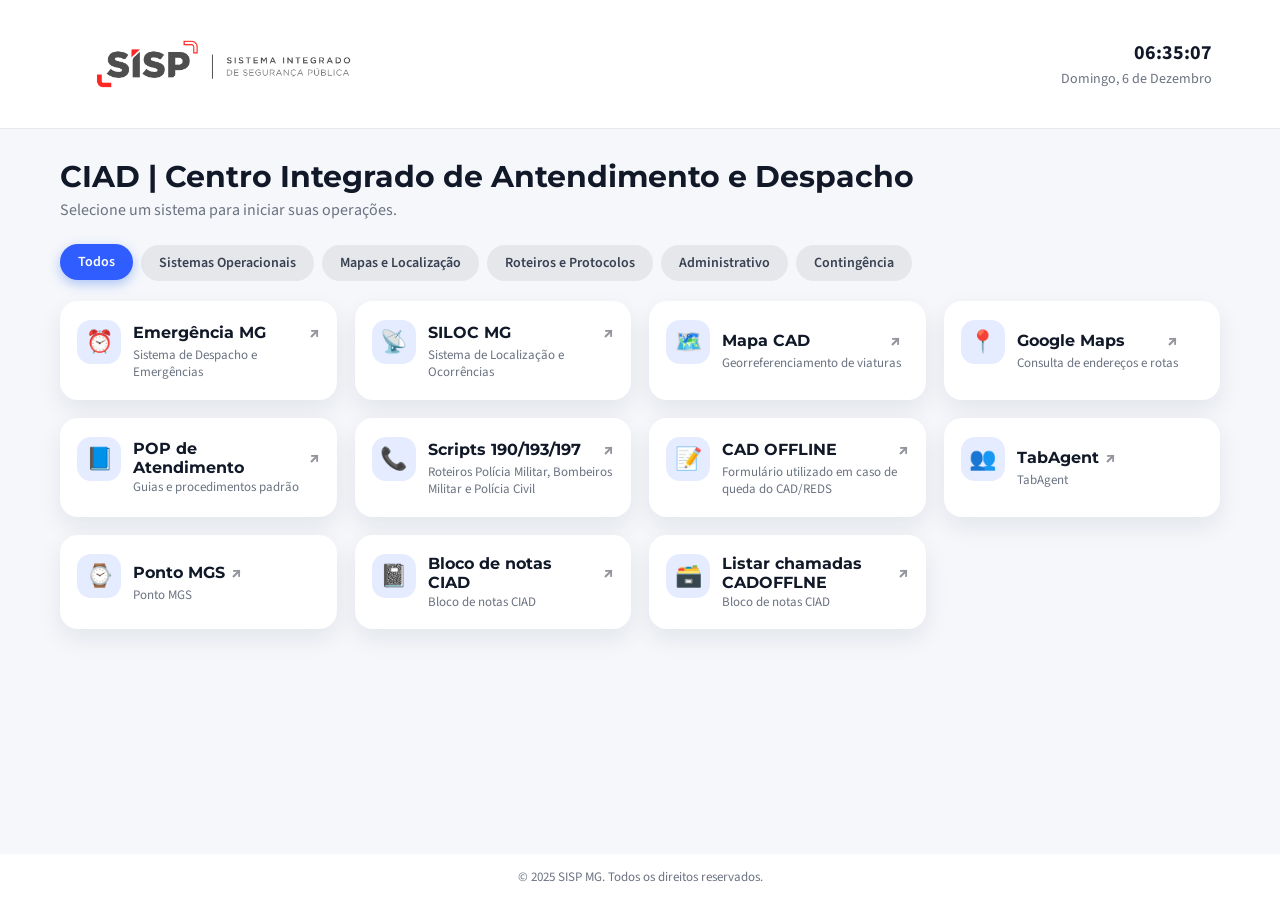
==== index.html @ 1b0be4aa "incial" ====
<!DOCTYPE html>
<html lang="pt-BR">
<head>
  <meta charset="UTF-8" />
  <meta name="viewport" content="width=device-width, initial-scale=1.0" />
  <title>Central de Atendimento - SISP</title>

  <!-- Fontes Institucionais -->
  <link href="https://fonts.googleapis.com/css2?family=Montserrat:wght@500;600;700;800&family=Source+Sans+Pro:wght@400;500;600&display=swap" rel="stylesheet">

  <!-- Estilos -->
  <link rel="stylesheet" href="css\styles.css" />
</head>
<body>
  <div class="page">

    <!-- TOPBAR -->
   <header class="topbar">
  <div class="topbar-inner">

    <!-- Logo SISP -->
   <div class="logo-wrapper">
  <img src="img\sisp-logo.png" alt="Logo SISP" class="logo-sisp-img">
</div>

    <!-- Relógio -->
    <div class="clock-wrapper">
      <div class="clock-time">00:00:00</div>
      <div class="clock-date">---</div>
    </div>

  </div>
</header>

    <!-- CONTEÚDO PRINCIPAL -->
    <main class="main">
      <div class="main-inner">

        <!-- Título -->
        <section class="page-header">
          <h1>CIAD | Centro Integrado de Antendimento e Despacho</h1>
          <p>Selecione um sistema para iniciar suas operações.</p>
        </section>

        <!-- FILTROS -->
        <section class="filters-bar">
          <div class="filters-pills">
            <button class="pill pill-active" type="button" data-filter="todos">Todos</button>
            <button class="pill" type="button" data-filter="sistemas">Sistemas Operacionais</button>
            <button class="pill" type="button" data-filter="mapas">Mapas e Localização</button>
            <button class="pill" type="button" data-filter="roteiros">Roteiros e Protocolos</button>
            <button class="pill" type="button" data-filter="administrativo">Administrativo</button>
            <button class="pill" type="button" data-filter="contingencia">Contingência</button>
          </div>
        </section>

        <!-- GRID DE CARDS -->
        <section class="cards-grid">

          <!-- Linha 1 -->
          <a href="https://emergencia.ca.mg.gov.br/agent" target="_blank" class="card" data-category="sistemas">
            <div class="card-icon"><span>⏰</span></div>
            <div class="card-body">
              <div class="card-header">
                <h3>Emergência MG</h3>
                <span class="card-ext">↗</span>
              </div>
              <p>Sistema de Despacho e Emergências</p>
            </div>
          </a>

          <a href="https://siloc.seguranca.mg.gov.br/login" target="_blank" class="card" data-category="sistemas">
            <div class="card-icon"><span>📡</span></div>
            <div class="card-body">
              <div class="card-header">
                <h3>SILOC MG</h3>
                <span class="card-ext">↗</span>
              </div>
              <p>Sistema de Localização e Ocorrências</p>
            </div>
          </a>

          <a href="https://geosite.policiamilitar.mg.gov.br/mapacad/main.jsp" class="card" data-category="mapas">
            <div class="card-icon"><span>🗺️</span></div>
            <div class="card-body">
              <div class="card-header">
                <h3>Mapa CAD</h3>
                <span class="card-ext">↗</span>
              </div>
              <p>Georreferenciamento de viaturas</p>
            </div>
          </a>

          <a href="https://www.google.com/maps" target="_blank" class="card" data-category="mapas">
            <div class="card-icon"><span>📍</span></div>
            <div class="card-body">
              <div class="card-header">
                <h3>Google Maps</h3>
                <span class="card-ext">↗</span>
              </div>
              <p>Consulta de endereços e rotas</p>
            </div>
          </a>

          <!-- Linha 2 -->
          <a href="pages\popciad\POPMENU.html" class="card" data-category="roteiros">
            <div class="card-icon"><span>📘</span></div>
            <div class="card-body">
              <div class="card-header">
                <h3>POP de Atendimento</h3>
                <span class="card-ext">↗</span>
              </div>
              <p>Guias e procedimentos padrão</p>
            </div>
          </a>

          <a href="pages\scripts\paginatridigito.html" class="card" data-category="roteiros">
            <div class="card-icon"><span>📞</span></div>
            <div class="card-body">
              <div class="card-header">
                <h3>Scripts 190/193/197</h3>
                <span class="card-ext">↗</span>
              </div>
              <p>Roteiros Polícia Militar, Bombeiros Militar e Polícia Civil </p>
            </div>
          </a>

        <a href="pages\cadoffline\atendente_seu_formulario_integrado.php" class="card" data-category="contingencia">
            <div class="card-icon"><span>📝</span></div>
            <div class="card-body">
              <div class="card-header">
                <h3>CAD OFFLINE</h3>
                <span class="card-ext">↗</span>
              </div>
              <p>Formulário utilizado em caso de queda do CAD/REDS</p>
            </div>
          </a>

          <a href="http://urapmmg.ca.intra:8080/login" class="card" data-category="contingencia">
            <div class="card-icon"><span>👥</span></div>
            <div class="card-body">
              <div class="card-header">
                <h3>TabAgent</h3>
                <span class="card-ext">↗</span>
              </div>
              <p>TabAgent</p>
            </div>
          </a>

          <!-- Linha 3 -->
        
              <a href="https://rpe.mgs.srv.br/" class="card" data-category="administrativo">
            <div class="card-icon"><span>⌚</span></div>
            <div class="card-body">
              <div class="card-header">
                <h3>Ponto MGS</h3>
                <span class="card-ext">↗</span>
              </div>
              <p>Ponto MGS</p>
            </div>
          </a>


             <a href="pages\notasCIAD\index.html" class="card" data-category="roteiros">
            <div class="card-icon"><span>📓</span></div>
            <div class="card-body">
              <div class="card-header">
                <h3>Bloco de notas CIAD </h3>
                <span class="card-ext">↗</span>
              </div>
              <p>Bloco de notas CIAD</p>
            </div>
          </a>


           <a href="pages\listarchamadas\lista_chamadas.php" class="card" data-category="roteiros">
            <div class="card-icon"><span>🗃️</span></div>
            <div class="card-body">
              <div class="card-header">
                <h3>Listar chamadas CADOFFLNE </h3>
                <span class="card-ext">↗</span>
              </div>
              <p>Bloco de notas CIAD</p>
            </div>
          </a>


        </section>

      </div>
    </main>

    <!-- RODAPÉ -->
    <footer class="footer">
      © 2025 SISP MG. Todos os direitos reservados.
    </footer>

  </div>

  <script src="script.js"></script>
</body>
</html>
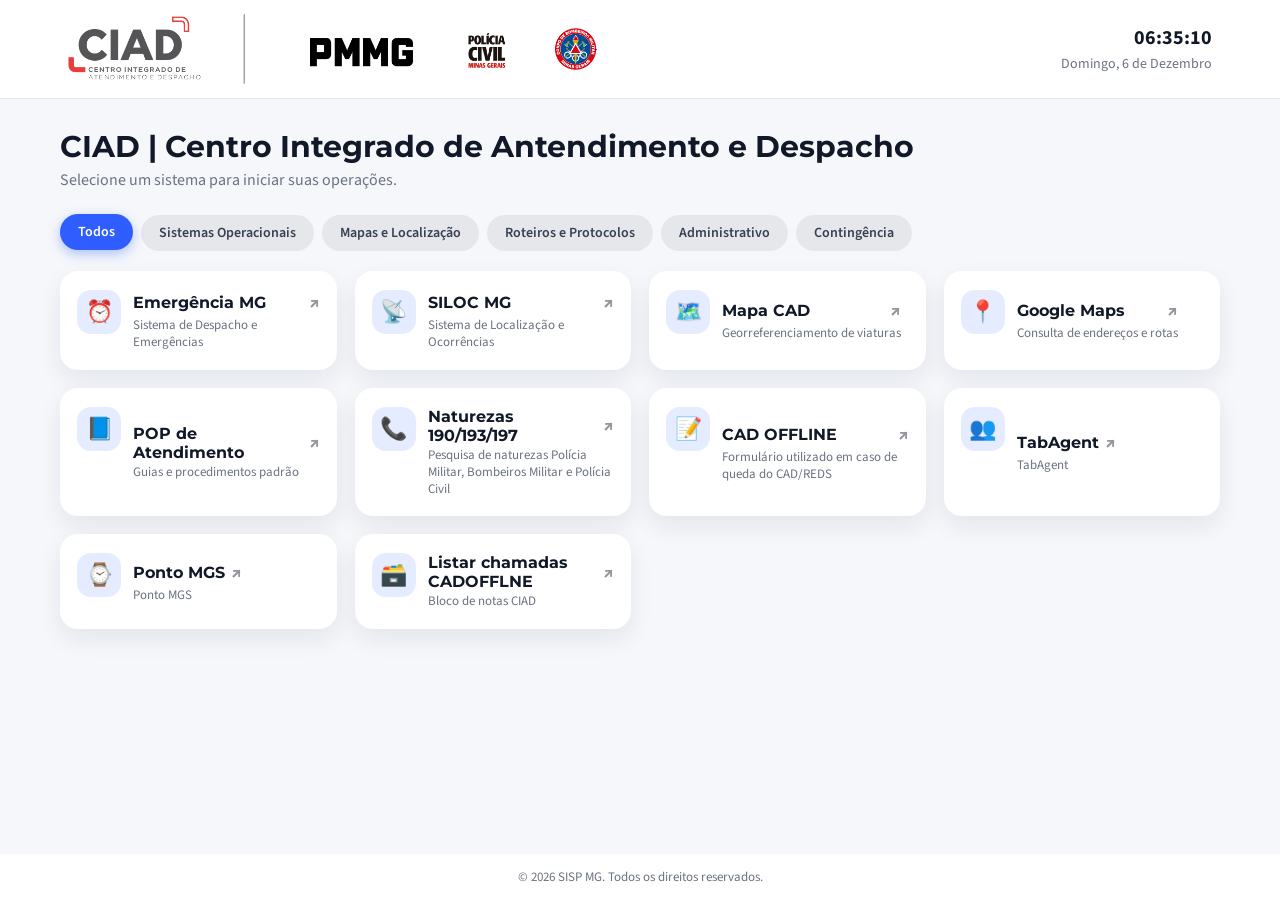
==== commit a7288b83: "Refatorar scripts para naturezas e atualizar a interface do usuário Renomeamos as páginas 'scripts' " ====
--- a/index.html
+++ b/index.html
@@ -114,14 +114,14 @@
             </div>
           </a>
 
-          <a href="pages\scripts\paginatridigito.html" class="card" data-category="roteiros">
+          <a href="pages\naturezas\paginatridigito.html" class="card" data-category="roteiros">
             <div class="card-icon"><span>📞</span></div>
             <div class="card-body">
               <div class="card-header">
-                <h3>Scripts 190/193/197</h3>
+                <h3>Naturezas 190/193/197</h3>
                 <span class="card-ext">↗</span>
               </div>
-              <p>Roteiros Polícia Militar, Bombeiros Militar e Polícia Civil </p>
+              <p>Pesquisa de naturezas Polícia Militar, Bombeiros Militar e Polícia Civil </p>
             </div>
           </a>
 
@@ -159,20 +159,7 @@
               <p>Ponto MGS</p>
             </div>
           </a>
-
-
-             <a href="pages\notasCIAD\index.html" class="card" data-category="roteiros">
-            <div class="card-icon"><span>📓</span></div>
-            <div class="card-body">
-              <div class="card-header">
-                <h3>Bloco de notas CIAD </h3>
-                <span class="card-ext">↗</span>
-              </div>
-              <p>Bloco de notas CIAD</p>
-            </div>
-          </a>
-
-
+          
            <a href="pages\listarchamadas\lista_chamadas.php" class="card" data-category="roteiros">
             <div class="card-icon"><span>🗃️</span></div>
             <div class="card-body">
@@ -192,7 +179,7 @@
 
     <!-- RODAPÉ -->
     <footer class="footer">
-      © 2025 SISP MG. Todos os direitos reservados.
+      © 2026 SISP MG. Todos os direitos reservados.
     </footer>
 
   </div>
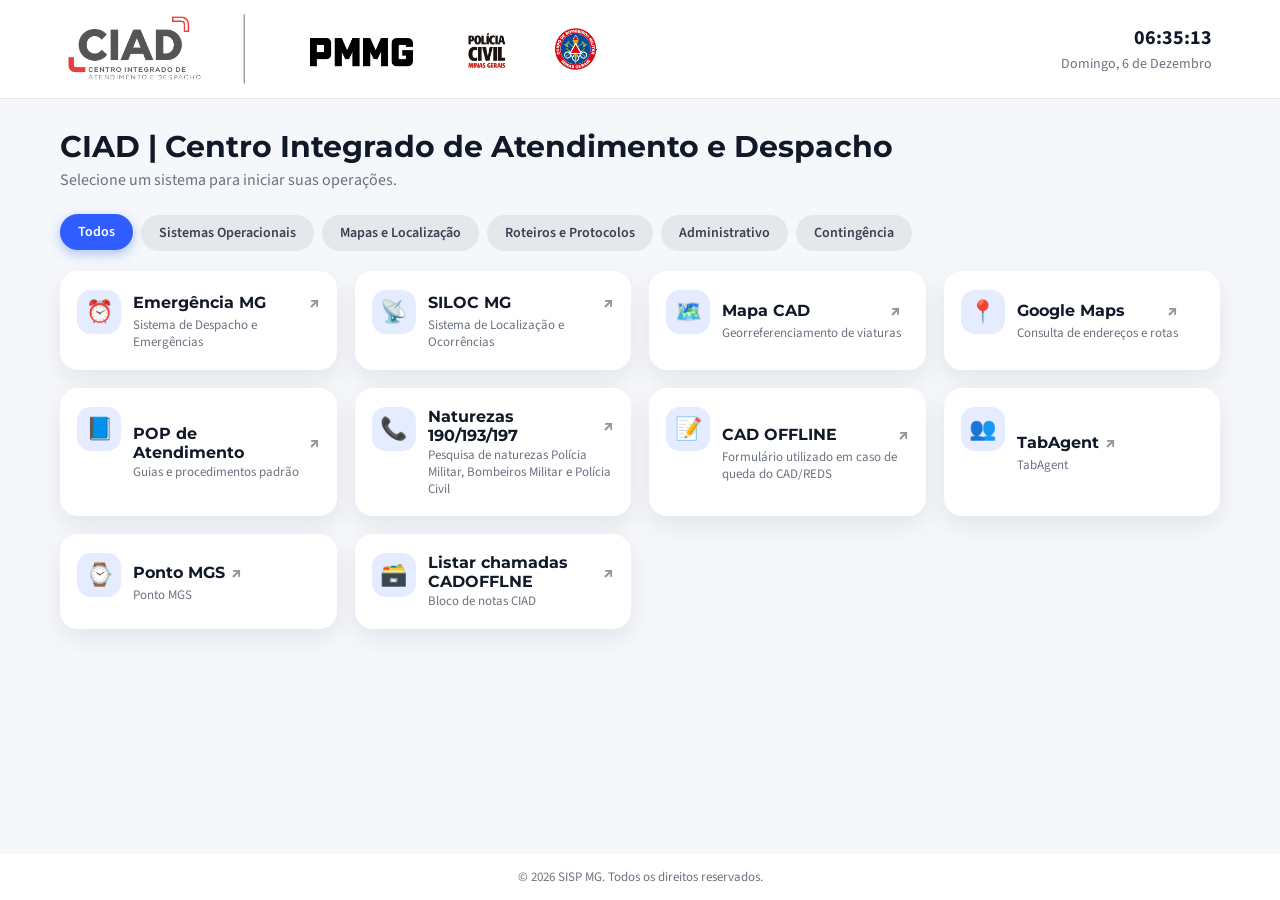
==== commit ae0e9a6c: "Refatora telas e fluxo do atendimento COBOM 193 Atualiza o fluxo do chat193.html para manter apenas " ====
--- a/index.html
+++ b/index.html
@@ -38,7 +38,7 @@
 
         <!-- Título -->
         <section class="page-header">
-          <h1>CIAD | Centro Integrado de Antendimento e Despacho</h1>
+          <h1>CIAD | Centro Integrado de Atendimento e Despacho</h1>
           <p>Selecione um sistema para iniciar suas operações.</p>
         </section>
 
